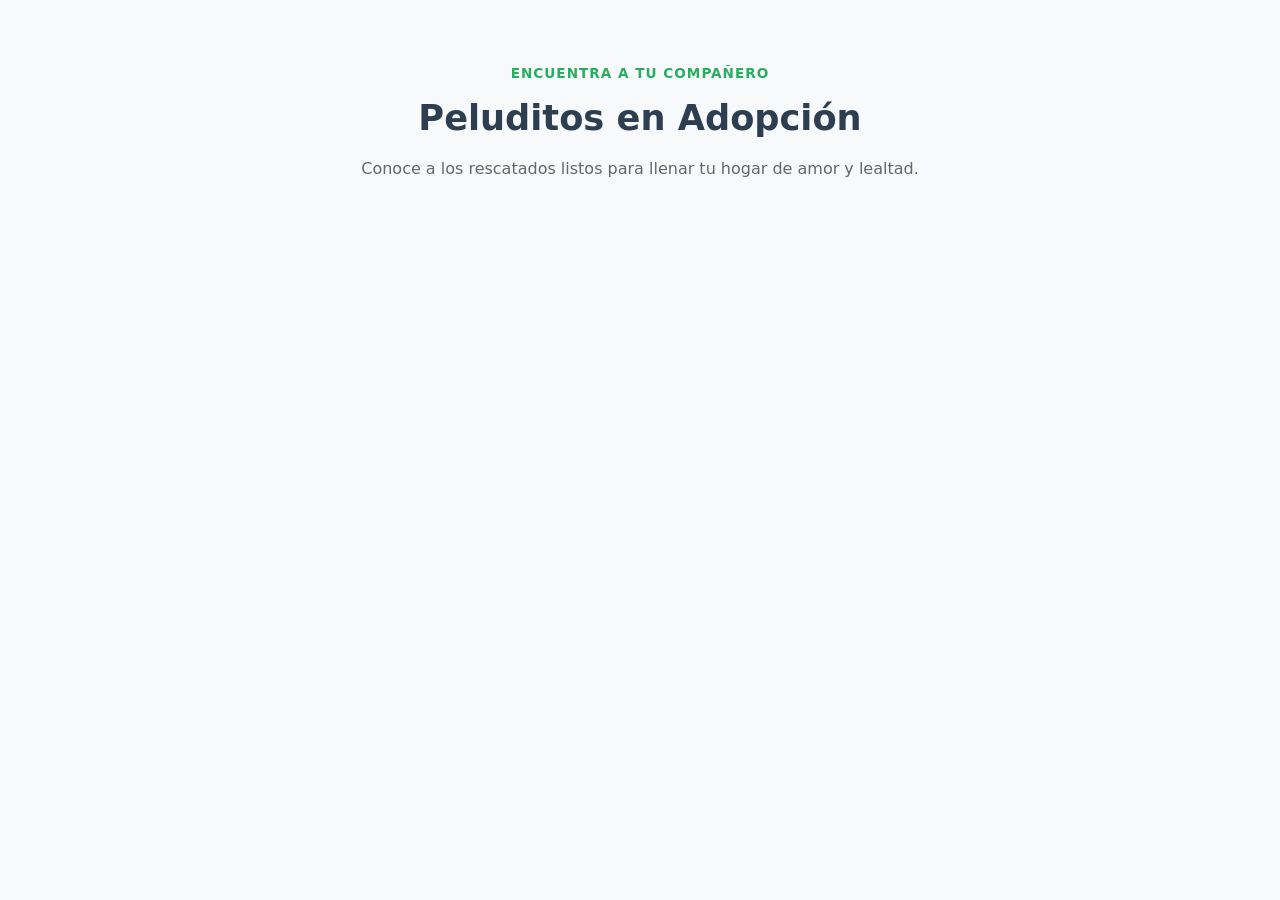
==== adopcion.html @ b3f88170 "Agrego Miguel: Parte del catalogo/adopcion" ====
<!DOCTYPE html>
<html lang="es">
<head>
    <meta charset="UTF-8">
    <meta name="viewport" content="width=device-width, initial-scale=1.0">
    <title>Prueba Adopción - Patitas Felices</title>
    <!-- Vincula el CSS de tu compañero para que tome sus variables y fuentes -->
    <link rel="stylesheet" href="style.css">
    <link rel="stylesheet" href="styles-adopcion.css">
</head>
<body>
    <section id="catalogo" class="seccion-adopta">
        <div class="container">
            
            <!-- Encabezado de la sección -->
            <div class="encabezado-seccion">
                <span class="subtitulo-seccion">Encuentra a tu compañero</span>
                <h2>Peluditos en Adopción</h2>
                <p>Conoce a los rescatados listos para llenar tu hogar de amor y lealtad.</p>
            </div>
            <div class="grid-animales">
                
            </div>
        </div>
    </section>
</body>
</html>
---- style.css ----
/* css/styles.css */
:root {
  /* Paleta de Colores */
  --primary-color: #e67e22;      /* Naranja cálido */
  --primary-hover: #d35400;
  --secondary-color: #27ae60;    /* Verde naturaleza/esperanza */
  --secondary-hover: #219150;
  --dark-color: #2c3e50;         /* Texto principal */
  --light-color: #f8f9fa;        /* Fondos claros */
  --accent-color: #f1c40f;       /* Destacados */
  
  /* Estados de validación y badges */
  --error-color: #e74c3c;
  --success-color: #2ecc71;
  --gray-light: #ecf0f1;
  --gray-border: #bdc3c7;

  /* Tipografía y Espaciado */
  --font-main: 'Segoe UI', system-ui, -apple-system, sans-serif;
  --max-width: 1200px;
  --border-radius: 8px;
  --transition: all 0.3s ease;
}

/* Reset básico */
* {
  box-sizing: border-box;
  margin: 0;
  padding: 0;
}

body {
  font-family: var(--font-main);
  color: var(--dark-color);
  background-color: var(--light-color);
  line-height: 1.6;
}

.container {
  width: 90%;
  max-width: var(--max-width);
  margin: 0 auto;
}
/* Estilos para el contenedor del Header */
.site-header {
  background-color: #ffffff;
  box-shadow: 0 2px 5px rgba(0,0,0,0.1); /* Crea una sombra suave debajo para darle profundidad */
  position: sticky;                      /* Mantiene el menú visible en la parte superior al bajar */
  top: 0;
  z-index: 1000;                         /* Asegura que el menú quede por encima de todo el contenido */
}

/* Alineación interna con Flexbox */
.header-container {
  display: flex;
  justify-content: space-between; /* Pone el logo a la izquierda y el menú a la derecha */
  align-items: center;            /* Alinea verticalmente al centro ambos elementos */
  padding: 1rem 0;
}

.logo h1 {
  font-size: 1.5rem;
  color: var(--primary-color);   /* Usa la variable de color naranja que creamos */
}

/* Espaciado del menú */
.nav-menu {
  display: flex;
  gap: 1.5rem;                   /* Crea un espacio uniforme de 1.5rem entre cada enlace */
}

.nav-menu a {
  text-decoration: none;         /* Quita la raya subrayada por defecto de los enlaces */
  color: var(--dark-color);
  font-weight: 600;
  transition: var(--transition);  /* Hace que el cambio de color al pasar el cursor sea suave */
}

.nav-menu a:hover {
  color: var(--primary-color);   /* Cambia el color cuando el usuario pasa el puntero sobre el link */
}
---- styles-adopcion.css ----
/*parte de adopcion*/

.seccion-adopta {
  padding: 60px 0;
}

.encabezado-seccion {
  text-align: center;
  margin-bottom: 40px;
}

.subtitulo-seccion {
  display: inline-block;
  color: var(--secondary-color);
  font-weight: 600;
  text-transform: uppercase;
  font-size: 0.85rem;
  letter-spacing: 1px;
  margin-bottom: 5px;
}

.encabezado-seccion h2 {
  font-size: 2.2rem;
  color: var(--dark-color);
  margin-bottom: 10px;
}

.encabezado-seccion p {
  color: #666;
  max-width: 600px;
  margin: 0 auto;
}

.grid-animales {
    display: grid;
    grid-template-columns: repeat(4, 1fr);
    gap: 25px;
    margin-bottom: 60px;
}
@media (max-width: 992px) {
    .grid-animales {
        grid-template-columns: repeat(2, 1fr);
    }
}
@media (max-width: 576px) {
    .grid-animales {
        grid-template-columns: 1fr;
    }
}
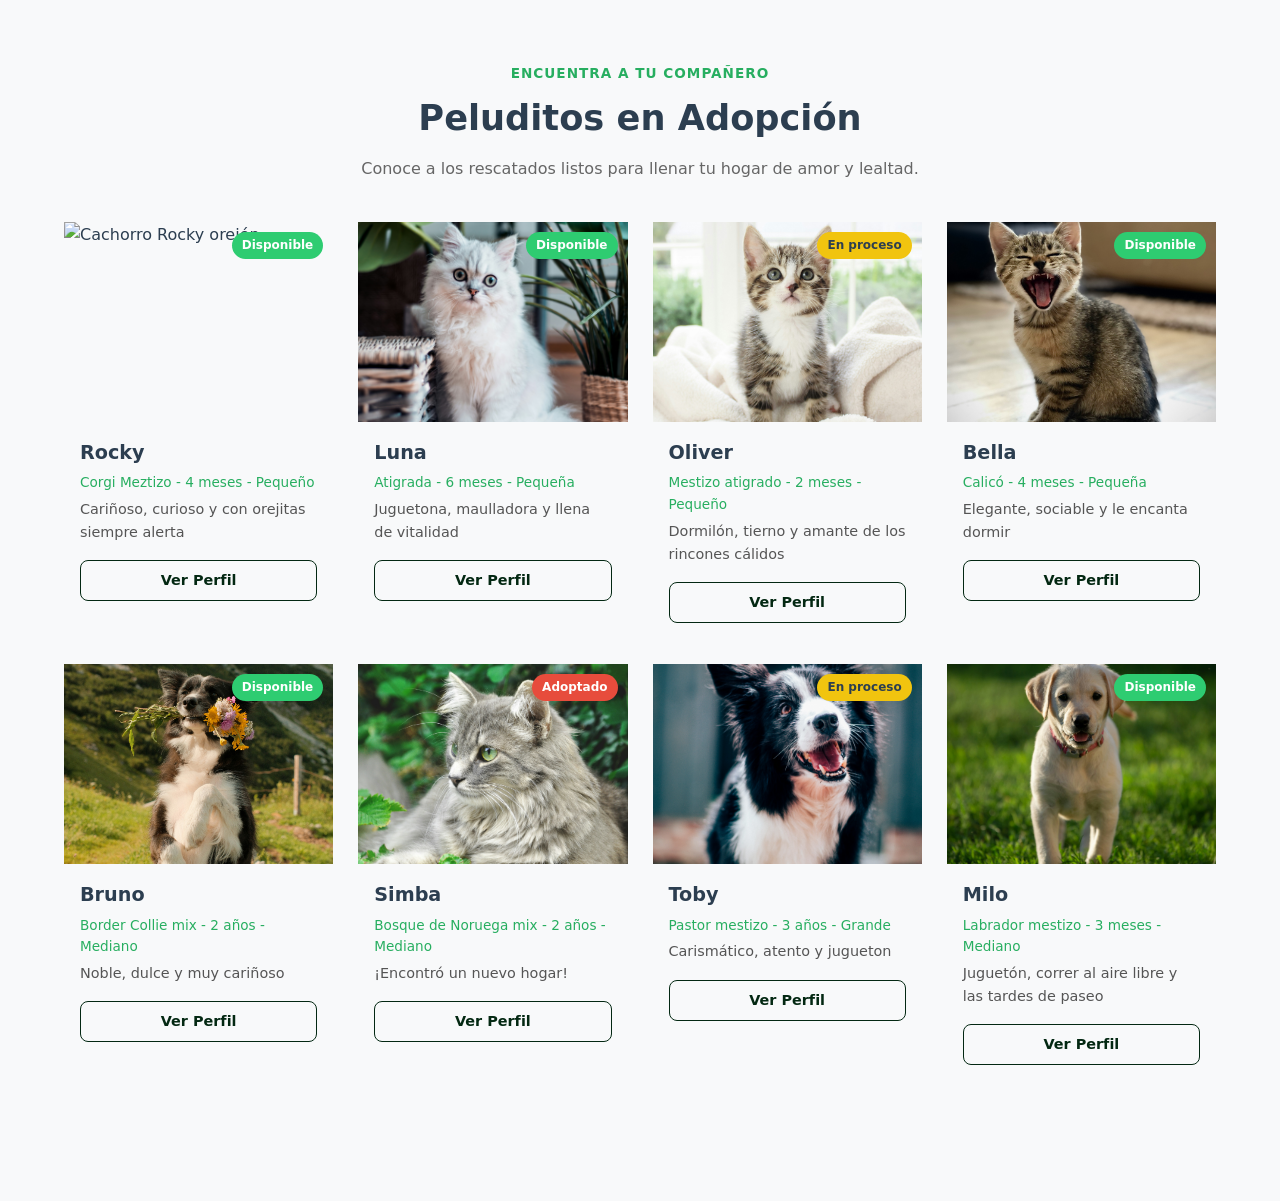
==== commit 1f338fd6: "fetch: actualización de adopcion en html y css" ====
--- a/adopcion.html
+++ b/adopcion.html
@@ -19,7 +19,359 @@
                 <p>Conoce a los rescatados listos para llenar tu hogar de amor y lealtad.</p>
             </div>
             <div class="grid-animales">
-                
+                <article class="tarjeta-animal">
+                    <div class="tarjeta-img">
+                        <img src="imagenes/perro-orejon.jpg" alt="Cachorro Rocky orejón">
+                        <span class="badge badge-disponible">Disponible</span>
+                    </div>
+                    <div class="tarjeta-info">
+                        <h3>Rocky</h3>
+                        <p class="raza">Corgi Meztizo - 4 meses - Pequeño</p>
+                        <p class="descripcion-corta">Cariñoso, curioso y con orejitas siempre alerta</p>
+                        <a href="#detalle-rocky" class="btn-card">Ver Perfil</a>
+                    </div>
+                </article>
+
+                <article class="tarjeta-animal">
+                    <div class="tarjeta-img">
+                        <img src="imagenes/gato-asustado.jpg" alt="Gata Luna">
+                        <span class="badge badge-disponible">Disponible</span>
+                    </div>
+                    <div class="tarjeta-info">
+                        <h3>Luna</h3>
+                        <p class="raza">Atigrada - 6 meses - Pequeña</p>
+                        <p class="descripcion-corta">Juguetona, maulladora y llena de vitalidad</p>
+                        <a href="#detalle-luna" class="btn-card">Ver Perfil</a>
+                    </div>
+                </article>
+
+                <article class="tarjeta-animal">
+                    <div class="tarjeta-img">
+                        <img src="imagenes/gatito-curioso2.jpg" alt="Gatito Oliver en manta">
+                        <span class="badge badge-proceso">En proceso</span>
+                    </div>
+                    <div class="tarjeta-info">
+                        <h3>Oliver</h3>
+                        <p class="raza">Mestizo atigrado - 2 meses - Pequeño</p>
+                        <p class="descripcion-corta">Dormilón, tierno y amante de los rincones cálidos</p>
+                        <a href="#detalle-oliver" class="btn-card">Ver Perfil</a>
+                    </div>
+                </article>
+
+                <article class="tarjeta-animal">
+                    <div class="tarjeta-img">
+                        <img src="imagenes/gatito.jpg" alt="Gatita Tricolor">
+                        <span class="badge badge-disponible">Disponible</span>
+                    </div>
+                    <div class="tarjeta-info">
+                        <h3>Bella</h3>
+                        <p class="raza">Calicó - 4 meses - Pequeña</p>
+                        <p class="descripcion-corta">Elegante, sociable y le encanta dormir</p>
+                        <a href="#detalle-bella" class="btn-card">Ver Perfil</a>
+                    </div>
+                </article>
+
+                <article class="tarjeta-animal">
+                    <div class="tarjeta-img">
+                        <img src="imagenes/perro-flor.jpg" alt="Perro Bruno con flores">
+                        <span class="badge badge-disponible">Disponible</span>
+                    </div>
+                    <div class="tarjeta-info">
+                        <h3>Bruno</h3>
+                        <p class="raza">Border Collie mix - 2 años - Mediano</p>
+                        <p class="descripcion-corta">Noble, dulce y muy cariñoso</p>
+                        <a href="#destalle-bruno" class="btn-card">Ver Perfil</a>
+                    </div>
+                </article>
+
+                <article class="tarjeta-animal">
+                    <div class="tarjeta-img">
+                        <img src="imagenes/gato-gris.jpg" alt="Gato Simba de pelo largo">
+                        <span class="badge badge-adoptado">Adoptado</span>
+                    </div>
+                    <div class="tarjeta-info">
+                        <h3>Simba</h3>
+                        <p class="raza">Bosque de Noruega mix - 2 años - Mediano</p>
+                        <p class="descripcion-corta">¡Encontró un nuevo hogar!</p>
+                        <a href="#detalle-simba" class="btn-card">Ver Perfil</a>
+                    </div>
+                </article>
+
+                <article class="tarjeta-animal">
+                    <div class="tarjeta-img">
+                        <img src="imagenes/perro-feliz.jpg" alt="Toby sonriente">
+                        <span class="badge badge-proceso">En proceso</span>
+                    </div>
+                    <div class="tarjeta-info">
+                        <h3>Toby</h3>
+                        <p class="raza">Pastor mestizo - 3 años - Grande</p>
+                        <p class="descripcion-corta">Carismático, atento y jugueton</p>
+                        <a href="#detalle-toby" class="btn-card">Ver Perfil</a>
+                    </div>
+                </article>
+
+                <article class="tarjeta-animal">
+                    <div class="tarjeta-img">
+                        <img src="imagenes/perro-labrador.jpg" alt="Cachorro Milo corriendo">
+                        <span class="badge badge-disponible">Disponible</span>
+                    </div>
+                    <div class="tarjeta-info">
+                        <h3>Milo</h3>
+                        <p class="raza">Labrador mestizo - 3 meses - Mediano</p>
+                        <p class="descripcion-corta">Juguetón, correr al aire libre y las tardes de paseo</p>
+                        <a href="#detalle-milo" class="btn-card">Ver Perfil</a>
+                    </div>
+                </article>
+            </div>
+
+            <div class="contenedor-modales">
+                
+                <!--1. Rocky -->
+                <div id="detalle-rocky" class="modal-overlay">
+                    <article class="Perfil-destacado">
+                        <a href="#catalogo" class="btn-cerrar" title="Cerrar">X</a>
+                        <div class="perfil-img">
+                            <img src="imagenes/perro-orejon.jpg" alt="Rocky en detalle">
+                        </div>
+                        <div class="perfil-info">
+                            <div class="perfil-header">
+                                <div>
+                                    <h3>Rocky</h3>
+                                    <p class="raza">Corgi mestizo - 4 meses - Macho</p>
+                                </div>
+                                <span class="badge badge-disponible">Disponible</span>
+                            </div>
+                            <p class="historia">
+                                Rocky fue encontrado en la calle en una caja cerca de un parque. A pesar de su corta edad, demuestra una gran confianza, energía y afecto hacia las personas. Le fascinan los juegos de pelota y aprende rutinas con rapidez.
+                            </p>
+                            <div class="salud-box">
+                                <h4>Estado Médico</h4>
+                                <ul>
+                                    <li>Vacunas al día (parvovirus y séxtuple)</li>
+                                    <li>Desparasitado interna y externamente</li>
+                                    <li>Compromiso de esterilización a los 6 meses</li>
+                                </ul>
+                            </div>
+                            <a href="#contacto" class="btn-adoptar">Quiero adoptar a Rocky</a>
+                        </div>
+                    </article>
+                </div>
+                
+                <!--2. Luna -->
+                <div id="detalle-luna" class="modal-overlay">
+                    <article class="Perfil-destacado">
+                        <a href="#catalogo" class="btn-cerrar" title="Cerrar">X</a>
+                        <div class="perfil-img">
+                            <img src="imagenes/gato-asustado.jpg" alt="Luna en detalle">
+                        </div>
+                        <div class="perfil-info">
+                            <div class="perfil-header">
+                                <div>
+                                    <h3>Luna</h3>
+                                    <p class="raza">Atigrada - 6 meses - Hembra</p>
+                                </div>
+                                <span class="badge badge-disponible">Disponible</span>
+                            </div>
+                            <p class="historia">
+                                Luna fue rescatada de un tejado durante una noche de lluvia. Es sumamente cariñosa, expresiva y ronronea al menor contacto. Se adapta perfectamente a apartamentos y convive bien con otros gatos.
+                            </p>
+                            <div class="salud-box">
+                                <h4>Estado Médico</h4>
+                                <ul>
+                                    <li>Vacuna triple felina aplicada</li>
+                                    <li>Test de leucemia/VIF negativo</li>
+                                    <li>Desparasitada completamente</li>
+                                </ul>
+                            </div>
+                            <a href="#contacto" class="btn-adoptar">Quiero adoptar a Luna</a>
+                        </div>
+                    </article>
+                </div>
+                
+                <!--3. Oliver -->
+                <div id="detalle-oliver" class="modal-overlay">
+                    <article class="Perfil-destacado">
+                        <a href="#catalogo" class="btn-cerrar" title="Cerrar">X</a>
+                        <div class="perfil-img">
+                            <img src="imagenes/gatito-curioso2.jpg" alt="Oliver en detalle">
+                        </div>
+                        <div class="perfil-info">
+                            <div class="perfil-header">
+                                <div>
+                                    <h3>Oliver/h3>
+                                    <p class="raza">Mestizo atigrado - 2 meses - Macho</p>
+                                </div>
+                                <span class="badge badge-proceso">En proceso</span>
+                            </div>
+                            <p class="historia">
+                                Oliver fue rescatado junto a su camada en un jardín comunal. Es un cachorro dulce, tranquilo y muy apegado a sus cobijas de descanso. Actualmente una familia postulante se encuentra en proceso de entrevista.
+                            <div class="salud-box">
+                                <h4>Estado Médico</h4>
+                                <ul>
+                                    <li>Primera dosis de vacuna felina</li>
+                                    <li>Desparasitación interna completa</li>
+                                    <li>Control de peso y nutrición óptimo</li>
+                                </ul>
+                            </div>
+                            <a href="#contacto" class="btn-adoptar btn-deshabilitado">Adopción en proceso</a>
+                        </div>
+                    </article>
+                </div>
+                
+                <!--4. Bella -->
+                <div id="detalle-bella" class="modal-overlay">
+                    <article class="Perfil-destacado">
+                        <a href="#catalogo" class="btn-cerrar" title="Cerrar">X</a>
+                        <div class="perfil-img">
+                            <img src="imagenes/gatito.jpg" alt="Bella en detalle">
+                        </div>
+                        <div class="perfil-info">
+                            <div class="perfil-header">
+                                <div>
+                                    <h3>Bella</h3>
+                                    <p class="raza">Calicó - 4 meses - Hembra</p>
+                                </div>
+                                <span class="badge badge-disponible">Disponible</span>
+                            </div>
+                            <p class="historia">
+                               Bella fue entregada a la fundación junto con sus hermanos. Es elegante, despierta y muy apegada a la rutina humana. Le gusta dormir cerca de sus cuidadores y tiene un temperamento tranquilo.
+                            </p>
+                            <div class="salud-box">
+                                <h4>Estado Médico</h4>
+                                <ul>
+                                    <li>Vacunas al día</li>
+                                    <li>Compromiso de esterilización a los 6 meses</li>
+                                    <li>MicroChip de identificación colocado</li>
+                                </ul>
+                            </div>
+                            <a href="#contacto" class="btn-adoptar">Quiero adoptar a Bella</a>
+                        </div>
+                    </article>
+                </div>
+                
+                <!--5. Bruno -->
+                <div id="detalle-bruno" class="modal-overlay">
+                    <article class="Perfil-destacado">
+                        <a href="#catalogo" class="btn-cerrar" title="Cerrar">X</a>
+                        <div class="perfil-img">
+                            <img src="imagenes/perro-flor.jpg" alt="Bruno en detalle">
+                        </div>
+                        <div class="perfil-info">
+                            <div class="perfil-header">
+                                <div>
+                                    <h3>Bruno</h3>
+                                    <p class="raza">>Border Collie mix - 2 años - Macho</p>
+                                </div>
+                                <span class="badge badge-disponible">Disponible</span>
+                            </div>
+                            <p class="historia">
+                                Bruno fue rescatado de una zona rural con signos de abandono. Tiene una inteligencia extraordinaria, gran obediencia y una nobleza única. Requiere paseos diarios y familias con estilo de vida activo o casa con patio.
+                            </p>
+                            <div class="salud-box">
+                                <h4>Estado Médico</h4>
+                                <ul>
+                                    <li>Castrado</li>
+                                    <li>Vacuna antirrábica y séxtuple al día</li>
+                                    <li>Tratamiento preventivo contra garrapatas y pulgas</li>
+                                </ul>
+                            </div>
+                            <a href="#contacto" class="btn-adoptar">Quiero adoptar a Bruno</a>
+                        </div>
+                    </article>
+                </div>
+                
+                <!--6. Simba -->
+                <div id="detalle-simba" class="modal-overlay">
+                    <article class="Perfil-destacado">
+                        <a href="#catalogo" class="btn-cerrar" title="Cerrar">X</a>
+                        <div class="perfil-img">
+                            <img src="imagenes/gato-gris.jpg" alt="Simba en detalle">
+                        </div>
+                        <div class="perfil-info">
+                            <div class="perfil-header">
+                                <div>
+                                    <h3>Simba</h3>
+                                    <p class="raza">Bosque de Noruega mix - 2 años - Macho</p>
+                                </div>
+                                <span class="badge badge-adoptado">Adoptado</span>
+                            </div>
+                            <p class="historia">
+                                Simba llegó al refugio con su hermoso pelaje enredado y desnutrido. Tras meses de rehabilitación y cepillado diario, recuperó todo su esplendor y fue adoptado por un hogar donde recibe todo el amor que merece.
+                            </p>
+                            <div class="salud-box">
+                                <h4>Estado Médico</h4>
+                                <ul>
+                                    <li>Esterilizado y MicroChip implantado</li>
+                                    <li>Cuadro completo de vacunas anuales</li>
+                                    <li>Test VIF/FelV negativo verificado</li>
+                                </ul>
+                            </div>
+                            <a href="#contacto" class="btn-adoptar btn-adoptado-link">Ver más peluditos</a>
+                        </div>
+                    </article>
+                </div>
+                
+                <!--7. Toby -->
+                <div id="detalle-toby" class="modal-overlay">
+                    <article class="Perfil-destacado">
+                        <a href="#catalogo" class="btn-cerrar" title="Cerrar">X</a>
+                        <div class="perfil-img">
+                            <img src="imagenes/perro-feliz.jpg" alt="Toby en detalle">
+                        </div>
+                        <div class="perfil-info">
+                            <div class="perfil-header">
+                                <div>
+                                    <h3>Toby</h3>
+                                    <p class="raza">Pastor mestizo - 3 años - Macho</p>
+                                </div>
+                                <span class="badge badge-proceso">En proceso</span>
+                            </div>
+                            <p class="historia">
+                                Toby sobrevivió a un atropello y se recuperó totalmente en nuestro refugio. Es un perro lleno de alegría, agradecido y muy sociable tanto con niños como con otros animales. Una familia está completando el formulario de adopción.
+                            </p>
+                            <div class="salud-box">
+                                <h4>Estado Médico</h4>
+                                <ul>
+                                    <li>Cirugía de cadera recuperada 100%</li>
+                                    <li>Vacunación completa</li>
+                                    <li>Castrado</li>
+                                </ul>
+                            </div>
+                            <a href="#contacto" class="btn-adoptar btn-deshabilitado">Adopción en proceso</a>
+                        </div>
+                    </article>
+                </div>
+                
+                <!--8. Milo -->
+                <div id="detalle-milo" class="modal-overlay">
+                    <article class="Perfil-destacado">
+                        <a href="#catalogo" class="btn-cerrar" title="Cerrar">X</a>
+                        <div class="perfil-img">
+                            <img src="imagenes/perro-labrador.jpg" alt="Milo en detalle">
+                        </div>
+                        <div class="perfil-info">
+                            <div class="perfil-header">
+                                <div>
+                                    <h3>Milo</h3>
+                                    <p class="raza">Labrador - 3 meses - Macho</p>
+                                </div>
+                                <span class="badge badge-disponible">Disponible</span>
+                            </div>
+                            <p class="historia">
+                                Milo fue rescatado de una camada abandonada en el campo. Es sumamente activo, juguetón, adora correr por el pasto y responde con alegría al llamado humano. Ideal para familias con patio o vida dinámica.
+                            </p>
+                            <div class="salud-box">
+                                <h4>Estado Médico</h4>
+                                <ul>
+                                    <li>Primeras vacunas de cachorro al día</li>
+                                    <li>Desparasitado de acuerdo a su edad</li>
+                                    <li>Compromiso de castración a los 6 meses</li>
+                                </ul>
+                            </div>
+                            <a href="#contacto" class="btn-adoptar">Quiero adoptar a Milo</a>
+                        </div>
+                    </article>
+                </div>
             </div>
         </div>
     </section>
--- a/style.css
+++ b/style.css
@@ -1,81 +1,170 @@
-/* css/styles.css */
-:root {
-  /* Paleta de Colores */
-  --primary-color: #e67e22;      /* Naranja cálido */
-  --primary-hover: #d35400;
-  --secondary-color: #27ae60;    /* Verde naturaleza/esperanza */
-  --secondary-hover: #219150;
-  --dark-color: #2c3e50;         /* Texto principal */
-  --light-color: #f8f9fa;        /* Fondos claros */
-  --accent-color: #f1c40f;       /* Destacados */
-  
-  /* Estados de validación y badges */
-  --error-color: #e74c3c;
-  --success-color: #2ecc71;
-  --gray-light: #ecf0f1;
-  --gray-border: #bdc3c7;
-
-  /* Tipografía y Espaciado */
-  --font-main: 'Segoe UI', system-ui, -apple-system, sans-serif;
-  --max-width: 1200px;
-  --border-radius: 8px;
-  --transition: all 0.3s ease;
-}
-
-/* Reset básico */
-* {
-  box-sizing: border-box;
-  margin: 0;
-  padding: 0;
-}
-
-body {
-  font-family: var(--font-main);
-  color: var(--dark-color);
-  background-color: var(--light-color);
-  line-height: 1.6;
-}
-
-.container {
-  width: 90%;
-  max-width: var(--max-width);
-  margin: 0 auto;
-}
-/* Estilos para el contenedor del Header */
-.site-header {
-  background-color: #ffffff;
-  box-shadow: 0 2px 5px rgba(0,0,0,0.1); /* Crea una sombra suave debajo para darle profundidad */
-  position: sticky;                      /* Mantiene el menú visible en la parte superior al bajar */
-  top: 0;
-  z-index: 1000;                         /* Asegura que el menú quede por encima de todo el contenido */
-}
-
-/* Alineación interna con Flexbox */
-.header-container {
-  display: flex;
-  justify-content: space-between; /* Pone el logo a la izquierda y el menú a la derecha */
-  align-items: center;            /* Alinea verticalmente al centro ambos elementos */
-  padding: 1rem 0;
-}
-
-.logo h1 {
-  font-size: 1.5rem;
-  color: var(--primary-color);   /* Usa la variable de color naranja que creamos */
-}
-
-/* Espaciado del menú */
-.nav-menu {
-  display: flex;
-  gap: 1.5rem;                   /* Crea un espacio uniforme de 1.5rem entre cada enlace */
-}
-
-.nav-menu a {
-  text-decoration: none;         /* Quita la raya subrayada por defecto de los enlaces */
-  color: var(--dark-color);
-  font-weight: 600;
-  transition: var(--transition);  /* Hace que el cambio de color al pasar el cursor sea suave */
-}
-
-.nav-menu a:hover {
-  color: var(--primary-color);   /* Cambia el color cuando el usuario pasa el puntero sobre el link */
+/* css/styles.css */
+:root {
+  /* Paleta de Colores */
+  --primary-color: #032812;      /* Naranja cálido */
+  --primary-hover: #d35400;
+  --secondary-color: #27ae60;    /* Verde naturaleza/esperanza */
+  --secondary-hover: #219150;
+  --dark-color: #2c3e50;         /* Texto principal */
+  --light-color: #f8f9fa;        /* Fondos claros */
+  --accent-color: #f1c40f;       /* Destacados */
+  
+  /* Estados de validación y badges */
+  --error-color: #e74c3c;
+  --success-color: #2ecc71;
+  --gray-light: #ecf0f1;
+  --gray-border: #bdc3c7;
+
+  /* Tipografía y Espaciado */
+  --font-main: 'Segoe UI', system-ui, -apple-system, sans-serif;
+  --max-width: 1200px;
+  --border-radius: 8px;
+  --transition: all 0.3s ease;
+}
+
+/* Reset básico */
+* {
+  box-sizing: border-box;
+  margin: 0;
+  padding: 0;
+}
+
+body {
+  font-family: var(--font-main);
+  color: var(--dark-color);
+  background-color: var(--light-color);
+  line-height: 1.6;
+}
+
+.container {
+  width: 90%;
+  max-width: var(--max-width);
+  margin: 0 auto;
+}
+/* Estilos para el contenedor del Header */
+.site-header {
+  background-color: #ffffff;
+  box-shadow: 0 2px 5px rgba(0,0,0,0.1); /* Crea una sombra suave debajo para darle profundidad */
+  position: sticky;                      /* Mantiene el menú visible en la parte superior al bajar */
+  top: 0;
+  z-index: 1000;                         /* Asegura que el menú quede por encima de todo el contenido */
+}
+
+/* Alineación interna con Flexbox */
+.header-container {
+  display: flex;
+  justify-content: space-between; /* Pone el logo a la izquierda y el menú a la derecha */
+  align-items: center;            /* Alinea verticalmente al centro ambos elementos */
+  padding: 1rem 0;
+}
+
+.logo h1 {
+  font-size: 1.5rem;
+  color: var(--primary-color);   /* Usa la variable de color naranja que creamos */
+}
+
+/* Espaciado del menú */
+.nav-menu {
+  display: flex;
+  gap: 1.5rem;                   /* Crea un espacio uniforme de 1.5rem entre cada enlace */
+}
+
+.nav-menu a {
+  text-decoration: none;         /* Quita la raya subrayada por defecto de los enlaces */
+  color: var(--dark-color);
+  font-weight: 600;
+  transition: var(--transition);  /* Hace que el cambio de color al pasar el cursor sea suave */
+}
+
+.nav-menu a:hover {
+  color: #004f2c;   /* Cambia el color cuando el usuario pasa el puntero sobre el link */
+}
+
+.contenedorgeneral {
+    display:flex;
+    justify-content: space-between;
+    align-items: center;
+    gap: 2rem;
+    padding: 4rem 0;
+    max-width: 1200px;
+    margin: 0 auto;
+}
+.textoinicio{
+    max-width: 600px;
+    margin-bottom: 1rem;
+}
+.carrusel{
+    width: 520px; 
+    height: 420px;
+    border-radius: var(--border-radius);
+    background-color: #e2e8f0;
+    position: relative;
+    overflow: hidden;
+}
+.textoinicio{
+    margin-bottom: 1rem;
+}
+.textosobretitulo {
+    font-size: 0.85rem;
+    font-weight: bold;
+    color: var(--primary-color);
+    margin-bottom: 1rem;
+}
+.tituloinicio{
+    font-size: 3rem;
+    line-height: 1.1;
+    margin-bottom: 4rem;
+}
+.botonadoptar {
+    display: inline-block;
+    background-color: #e07a5f;
+    color:black;
+    padding: 0.75rem 1.5rem;
+    text-decoration: none;
+    border-radius: var(--border-radius);
+    margin-bottom: 2rem;
+}
+.imagen1, .imagen2, .imagen3 {
+    position: absolute; 
+    top: 0;
+    left: 0;
+    width: 100%;
+    height: 100%;
+    background-size: cover;       
+    background-position: center;  
+    opacity: 0;                  
+    animation: bannerAnimation 9s infinite; 
+}
+
+
+.imagen1 {
+    background-image: url(gatito1.jpg);
+    animation-delay: 0s;  
+}
+.imagen2 {
+    background-image: url(perrito1.jpg);
+    animation-delay: 3s;  
+}
+.imagen3 {
+    background-image: url(perrito2.jpg);
+    animation-delay: 6s;
+}
+@keyframes bannerAnimation {
+    0% { 
+        opacity: 0; 
+       
+    }
+    10% { 
+        opacity: 1;
+    }
+    33% { 
+        opacity: 1; 
+    }
+    43% { 
+        opacity: 0; 
+    
+    }
+    100% { 
+        opacity: 0; 
+    }
 }
--- a/styles-adopcion.css
+++ b/styles-adopcion.css
@@ -37,14 +37,291 @@
     gap: 25px;
     margin-bottom: 60px;
 }
+.targeta-animal {
+  background: #ffffff;
+  border-radius: var(--border-radius);
+  overflow: hidden;
+  box-shadow: 0 4px 12px rgba(0, 0, 0, 0.06);
+  border: 1px solid var(--gray-border);
+  display: flex;
+  flex-direction: column;
+  transition: var(--transition);
+}
+.targeta-animal:hover {
+  transform: translateY(-5px);
+  box-shadow: 0 8px 20px rgba(0, 0, 0, 0.12);
+}
+
+.tarjeta-img {
+  position: relative;
+  width: 100%;
+  height: 200px;
+}
+.tarjeta-img img {
+  width: 100%;
+  height: 100%;
+  object-fit: cover;
+}
+.badge {
+  position: absolute;
+  top: 10px;
+  right: 10px;
+  padding: 4px 10px;
+  border-radius: 20px;
+  font-size: 0.75rem;
+  font-weight: bold;
+  color: #ffffff;
+}
+.badge-disponible {
+  background-color: var(--success-color);
+}
+.badge-proceso {
+  background-color: var(--accent-color);
+  color: var(--dark-color);
+}
+.badge-adoptado {
+  background-color: var(--error-color);
+}
+.tarjeta-info {
+  padding: 16px;
+  display: flex;
+  flex-direction: column;
+  flex-grow: 1;
+}
+.tarjeta-info h3 {
+  font-size: 1.2rem;
+  color: var(--dark-color);
+  margin-bottom: 4px;
+}
+.tarjeta-info .raza {
+  font-size: 0.85rem;
+  color: var(--secondary-color);
+  margin-bottom: 4px;
+}
+.tarjeta-info .descripcion-corta {
+  font-size: 0.9rem;
+  color: #555;
+  margin-bottom: 16px;
+  flex-grow: 1;
+}
+.btn-card {
+  text-align: center;
+  text-decoration: none;
+  padding: 8px 12px;
+  border-radius: var(--border-radius);
+  border: 1px solid var(--primary-color);
+  color: var(--primary-color);
+  font-weight: 600;
+  font-size: 0.9rem;
+  transition: var(--transition);
+}
+.btn-card:hover {
+  background-color: var(--primary-color);
+  color: #ffffff;
+}
+
+
+
+
 @media (max-width: 992px) {
     .grid-animales {
         grid-template-columns: repeat(2, 1fr);
     }
 }
 @media (max-width: 576px) {
+    .container {
+        width: calc(100% - 32px);
+        margin: 0 auto;
+    }
     .grid-animales {
-        grid-template-columns: 1fr;
+        width: 100%;
+        grid-template-columns: minmax(0, 1fr);
     }
-}
-
+    .targeta-animal {
+      min-width: 0;
+    }
+}
+
+
+
+
+
+.modal-overlay {
+  display: none;
+  position: fixed;
+  top: 0;
+  left: 0;
+  width: 100vw;
+  height: 100vh;
+  background-color: rgba(0, 0, 0, 0.75);
+  backdrop-filter: blur(4px);
+  z-index: 9999;
+  justify-content: center;
+  align-items: center;
+  padding: 20px;
+  box-sizing: border-box;
+}
+.modal-overlay:target {
+  display: flex;
+}
+
+.Perfil-destacado {
+  background: #ffffff;
+  border-radius: var(--border-radius);
+  max-width: 900px;
+  width: 90%;
+  max-height: 85vh;
+  overflow: hidden;
+  box-shadow: 0 10px 30px rgba(0, 0, 0, 0.35);
+  display: grid;
+  grid-template-columns: 1fr 1.3fr;
+  position: relative;
+  animation: entradaModal 0.25s ease-out;
+}
+@keyframes entradaModal {
+  from {
+    opacity: 0;
+    transform: scale(0.95);
+  }
+  to {
+    opacity: 1;
+    transform: scale(1);
+  }
+}
+
+
+.btn-cerrar {
+  position: absolute;
+  top: 12px;
+  right: 12px;
+  text-decoration: none;
+  font-size: 1.2rem;
+  font-weight: bold;
+  color: #666;
+  z-index: 20;
+  width: 30px;
+  height: 30px;
+  line-height: 30px;
+  text-align: center;
+  border-radius: 50%;
+  background: rgba(255, 255, 255, 0.9);
+  box-shadow: 0 2px 6px rgba(0, 0, 0, 0.2);
+  transition: var(--transition);
+}
+.btn-cerrar:hover {
+  background-color: var(--error-color);
+  color: #ffffff;
+}
+
+.perfil-img {
+  width: 100%;
+  height: 100%;
+  min-height: 100px;
+}
+.perfil-img img {
+  width: 100%;
+  height: 100%;
+  object-fit: cover;
+  display: block;
+}
+.perfil-info {
+  padding: 30px;
+  display: flex;
+  flex-direction: column;
+  justify-content: space-between;
+  overflow-y: auto;
+  max-height: 85vh;
+}
+.perfil-header {
+  display: flex;
+  justify-content: space-between;
+  align-items: flex-start;
+  margin-bottom: 12px;
+  padding-right: 30px;
+}
+.perfil-header h3 {
+  font-size: 1.7rem;
+  color: var(--dark-color);
+  margin-bottom: 4px;
+}
+.perfil-header .raza {
+  font-size: 0,9rem;
+  color: var(--secondary-color);
+  font-weight: 600;
+}
+.perfil-header .historia {
+  font-size: 0.9rem;
+  color: #444;
+  line-height: 1.5;
+  margin-bottom: 15px;
+}
+
+.salud-box {
+  background-color: var(--light-color);
+  border-left: 4px solid var(--secondary-color);
+  padding: 12px 16px;
+  border-radius: 4px;
+  margin-bottom: 20px;
+}
+.salud-box h4 {
+  font-size: 0.9rem;
+  color: var(--dark-color);
+  margin-bottom: 6px;
+}
+.salud-box ul {
+  list-style: none;
+  padding: 0;
+  margin: 0;
+}
+.salud-box li {
+  font-size: 0.8rem;
+  color: #555;
+  margin-bottom: 3px;
+}
+
+.btn-adoptar {
+  display: inline-block;
+  text-align: center;
+  background-color: var(--primary-color);
+  color: #ffffff;
+  text-decoration: none;
+  padding: 10px 22px;
+  border-radius: var(--border-radius);
+  font-weight: 600;
+  font-size: 0.95rem;
+  transition: var(--transition);
+  align-self: flex-start;
+}
+.btn-adoptar:hover {
+  filter: brightness(0.92);
+  transform: translateY(-2px);
+}
+
+.btn-deshabilitado {
+  background-color: #bdc3c7;
+  color: #ffffff;
+  pointer-events: none;
+}
+.btn-adoptado-link {
+  background-color: var(--dark-color);
+}
+
+@media (max-width: 640px) {
+  .Perfil-destacado {
+    grid-template-columns: 1fr;
+    max-height: 90vh;
+    overflow-y: auto;
+  }
+  .perfil-img {
+    height: 220px;
+    min-height: 220px;
+  }
+  .perfil-info {
+    padding: 20px;
+    max-height: none;
+    overflow-y: visible;
+  }
+  .btn-adoptar {
+    align-self: stretch;
+  }
+}
